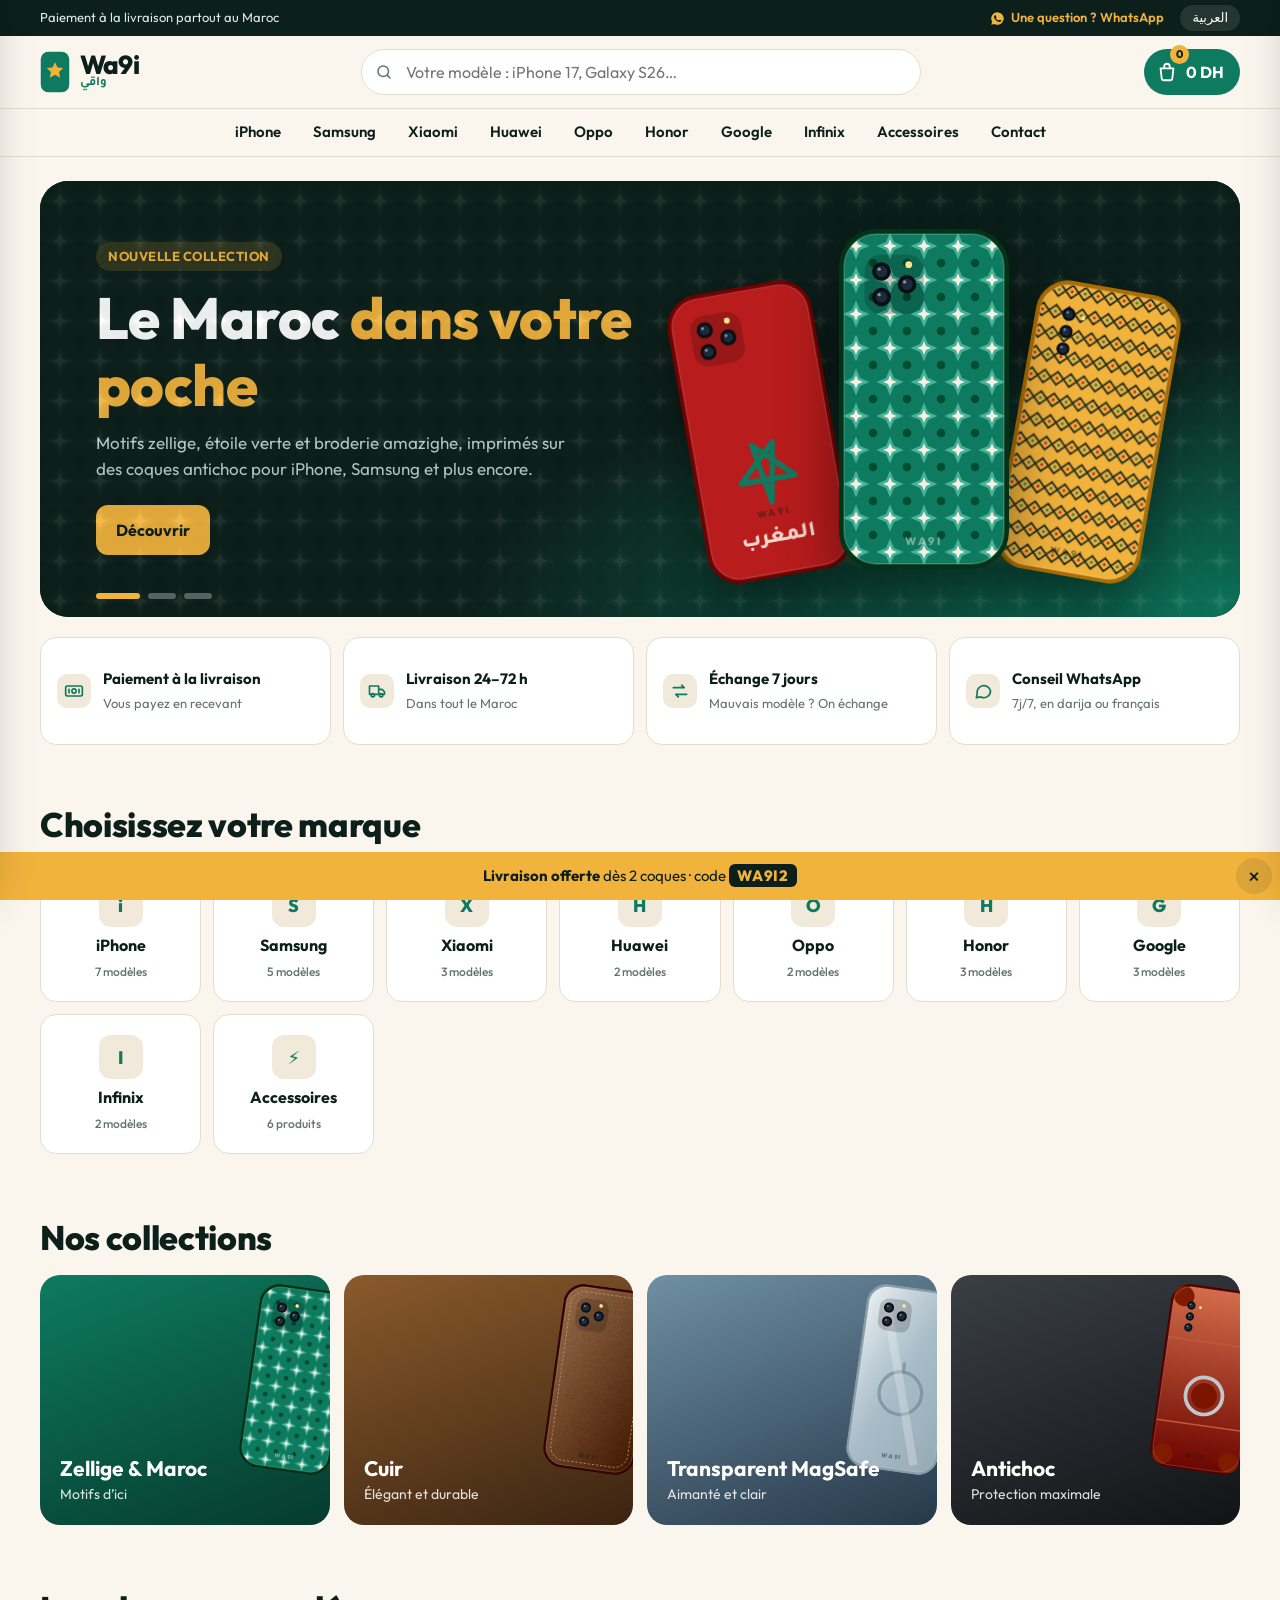
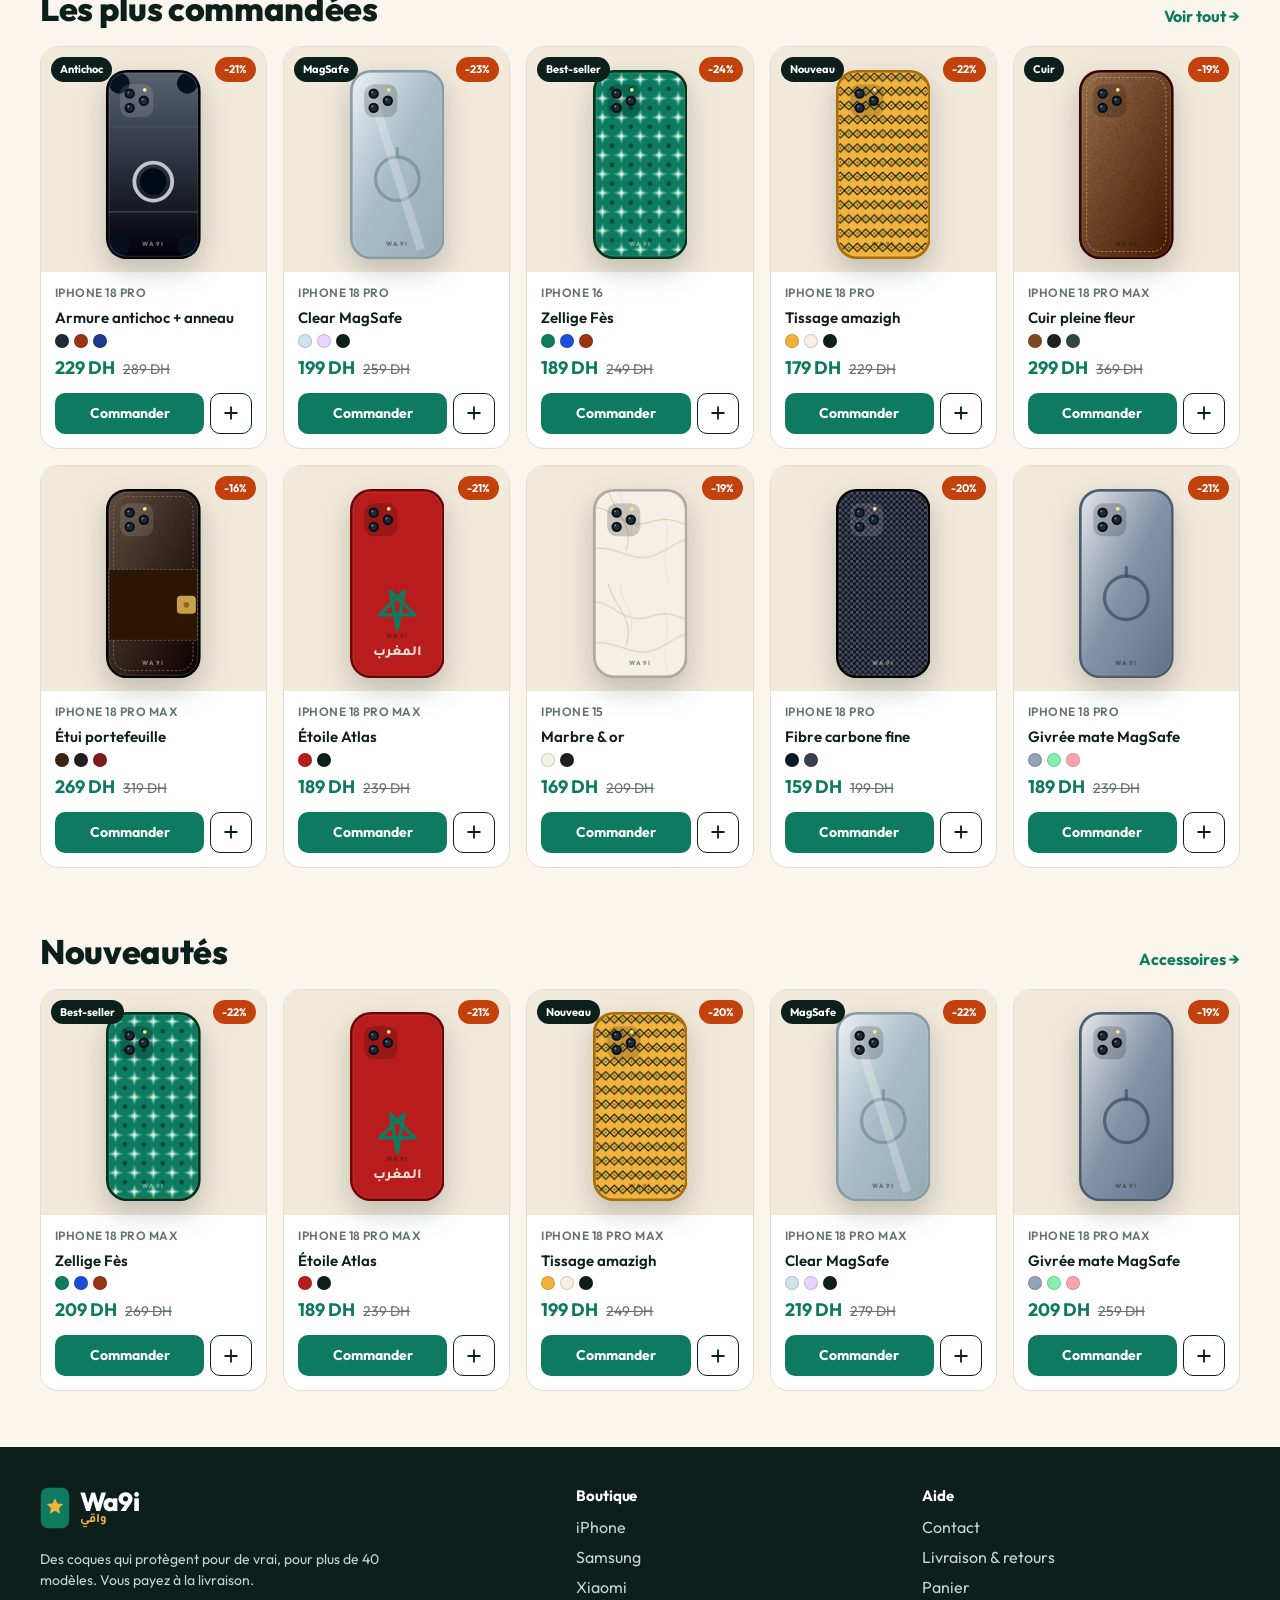
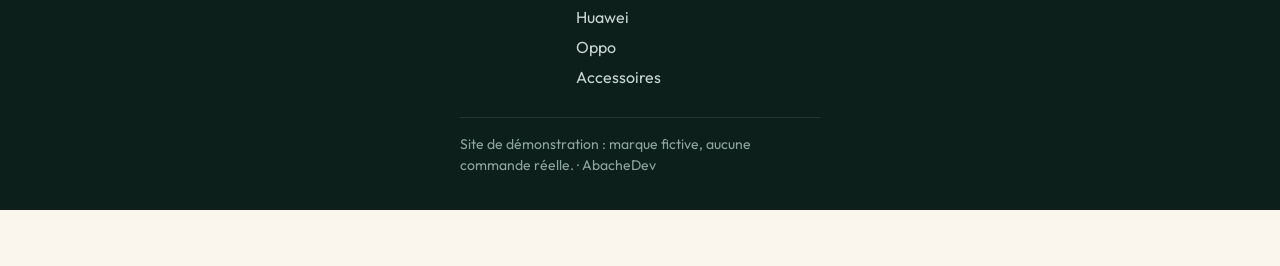
==== index.html @ df8c11ac "Wa9i demo phone-case shop: catalogue by brand and model, COD order form, cart and checkout, FR/AR Co" ====
<!doctype html>
<html lang="fr" dir="ltr">
<head>
  <meta charset="utf-8">
  <meta name="viewport" content="width=device-width, initial-scale=1">
  <title>Wa9i — Coques & accessoires téléphone | Démo AbacheDev</title>
  <meta name="description" content="Démo de boutique en ligne de coques de téléphone, conçue par AbacheDev : catalogue par marque et modèle, commande en paiement à la livraison, FR / AR.">
  <meta name="robots" content="noindex, nofollow">
  <meta name="theme-color" content="#0c1f1a">
  <link rel="icon" href="data:image/svg+xml,%3Csvg xmlns='http://www.w3.org/2000/svg' viewBox='0 0 64 64'%3E%3Crect x='14' y='4' width='36' height='56' rx='10' fill='%230e7a5f'/%3E%3Cpath d='M32 18l4 8 9 1-7 6 2 9-8-5-8 5 2-9-7-6 9-1z' fill='%23f2b33d'/%3E%3C/svg%3E">
  <link rel="preconnect" href="https://fonts.googleapis.com">
  <link rel="preconnect" href="https://fonts.gstatic.com" crossorigin>
  <link rel="stylesheet" href="https://fonts.googleapis.com/css2?family=Outfit:wght@400;500;600;700;800&family=Tajawal:wght@400;500;700;800&display=swap">
  <link rel="stylesheet" href="styles.css">
</head>
<body>
  <a class="skip" href="#main" data-t="skip">Aller au contenu</a>

  <div class="topbar">
    <div class="wrap topbar-in">
      <span data-t="topbar">Paiement à la livraison partout au Maroc</span>
      <a href="https://wa.me/?text=Salam%20Wa9i" target="_blank" rel="noopener" class="topbar-wa">
        <svg viewBox="0 0 24 24" aria-hidden="true"><path d="M12 2a10 10 0 0 0-8.6 15.1L2 22l5-1.3A10 10 0 1 0 12 2zm5.3 14.2c-.2.6-1.3 1.2-1.8 1.2-.5.1-1 .1-3.3-.8-2.8-1.2-4.6-4-4.7-4.2-.1-.2-1.1-1.5-1.1-2.9s.7-2 1-2.3c.3-.3.6-.3.8-.3h.6c.2 0 .4 0 .6.5l.9 2.1c.1.2.1.4 0 .5l-.3.5-.4.4c-.1.1-.3.3-.1.6.2.3.8 1.3 1.7 2.1 1.2 1 2.1 1.3 2.4 1.5.3.1.5.1.6-.1l.9-1c.2-.3.4-.2.6-.1l2 1c.3.1.5.2.5.3.1.1.1.7-.1 1.3z"/></svg>
        <span data-t="topbarWa">Une question ? WhatsApp</span>
      </a>
      <button type="button" class="lang" id="langBtn" aria-label="Changer de langue">العربية</button>
    </div>
  </div>

  <header class="header" id="header">
    <div class="wrap header-in">
      <button type="button" class="icon-btn burger" id="menuBtn" aria-label="Menu" aria-controls="drawer" aria-expanded="false">
        <svg viewBox="0 0 24 24" aria-hidden="true"><path d="M3 6h18M3 12h18M3 18h12"/></svg>
      </button>
      <a href="#/" class="logo" aria-label="Wa9i, accueil">
        <span class="logo-mark" aria-hidden="true">
          <svg viewBox="0 0 40 56"><rect x="1" y="1" width="38" height="54" rx="10"/><path d="M20 15l3.4 6.9 7.6.9-5.6 5.2 1.5 7.5L20 31.8l-6.9 3.7 1.5-7.5L9 22.8l7.6-.9z"/></svg>
        </span>
        <span class="logo-text">Wa9i<small>واقي</small></span>
      </a>
      <form class="search" id="searchForm" role="search">
        <svg viewBox="0 0 24 24" aria-hidden="true"><circle cx="11" cy="11" r="7"/><path d="m20 20-3.5-3.5"/></svg>
        <input type="search" id="searchInput" name="q" autocomplete="off" data-tp="searchPh" placeholder="Votre modèle : iPhone 17, Galaxy S26…" aria-label="Rechercher">
      </form>
      <button type="button" class="cart-btn" id="cartBtn" aria-label="Panier">
        <svg viewBox="0 0 24 24" aria-hidden="true"><path d="M5 8h14l-1.2 11.2a2 2 0 0 1-2 1.8H8.2a2 2 0 0 1-2-1.8z"/><path d="M9 8V6a3 3 0 0 1 6 0v2"/></svg>
        <span class="cart-count" id="cartCount">0</span>
        <span class="cart-total" id="cartTotal">0 DH</span>
      </button>
    </div>
    <nav class="nav" aria-label="Marques">
      <div class="wrap"><ul class="nav-list" id="navList"></ul></div>
    </nav>
  </header>

  <main id="main" tabindex="-1"></main>

  <footer class="footer">
    <div class="wrap footer-in">
      <div>
        <a href="#/" class="logo logo-foot"><span class="logo-mark" aria-hidden="true"><svg viewBox="0 0 40 56"><rect x="1" y="1" width="38" height="54" rx="10"/><path d="M20 15l3.4 6.9 7.6.9-5.6 5.2 1.5 7.5L20 31.8l-6.9 3.7 1.5-7.5L9 22.8l7.6-.9z"/></svg></span><span class="logo-text">Wa9i<small>واقي</small></span></a>
        <p data-t="footAbout">Des coques qui protègent pour de vrai, pour plus de 40 modèles. Vous payez à la livraison.</p>
      </div>
      <div>
        <h3 data-t="footShop">Boutique</h3>
        <ul id="footBrands"></ul>
      </div>
      <div>
        <h3 data-t="footHelp">Aide</h3>
        <ul>
          <li><a href="#/contact" data-t="contact">Contact</a></li>
          <li><a href="#/contact" data-t="footDelivery">Livraison & retours</a></li>
          <li><a href="#/panier" data-t="cart">Panier</a></li>
        </ul>
      </div>
    </div>
    <p class="wrap credit"><span data-t="demo">Site de démonstration : marque fictive, aucune commande réelle.</span> · <a href="https://abachedev.com/">AbacheDev</a></p>
  </footer>

  <div class="promo" id="promo" role="region" aria-label="Offre">
    <p><b data-t="promoA">Livraison offerte</b> <span data-t="promoB">dès 2 coques · code</span> <code>WA9I2</code></p>
    <button type="button" class="promo-x" id="promoClose" aria-label="Fermer">×</button>
  </div>

  <div class="scrim" id="scrim" hidden></div>

  <aside class="drawer drawer-left" id="drawer" aria-label="Menu" aria-hidden="true">
    <div class="drawer-head"><b data-t="menu">Menu</b><button type="button" class="icon-btn" data-close aria-label="Fermer">×</button></div>
    <div class="drawer-body" id="drawerBody"></div>
  </aside>

  <aside class="drawer drawer-right" id="cartDrawer" aria-label="Panier" aria-hidden="true">
    <div class="drawer-head"><b data-t="yourCart">Votre panier</b><button type="button" class="icon-btn" data-close aria-label="Fermer">×</button></div>
    <div class="drawer-body" id="cartDrawerBody"></div>
  </aside>

  <div class="toast" id="toast" role="status" aria-live="polite"></div>

  <script src="app.js"></script>
</body>
</html>
---- styles.css ----
/* Wa9i — demo phone-case shop by AbacheDev. Plain CSS, no build. */
:root {
  --ink: #0c1f1a;
  --ink-2: #2b3d38;
  --muted: #64736e;
  --line: #e4ddcf;
  --bg: #faf6ee;
  --card: #ffffff;
  --sand: #f1e9da;
  --green: #0e7a5f;
  --green-d: #095a46;
  --gold: #f2b33d;
  --gold-d: #c98a12;
  --sale: #c2410c;
  --radius: 18px;
  --shadow: 0 1px 2px rgb(12 31 26 / .06), 0 8px 24px -12px rgb(12 31 26 / .18);
  --font: "Outfit", system-ui, -apple-system, "Segoe UI", sans-serif;
  --font-ar: "Tajawal", "Outfit", system-ui, sans-serif;
}
* { box-sizing: border-box; }
html { -webkit-text-size-adjust: 100%; scroll-behavior: smooth; }
body {
  margin: 0; font-family: var(--font); color: var(--ink); background: var(--bg);
  line-height: 1.5; font-size: 16px; padding-bottom: 56px;
}
[dir="rtl"] body, [dir="rtl"] input, [dir="rtl"] select, [dir="rtl"] textarea, [dir="rtl"] button { font-family: var(--font-ar); }
img, svg { display: block; max-width: 100%; }
a { color: inherit; }
button, input, select, textarea { font: inherit; color: inherit; }
button { cursor: pointer; }
.wrap { width: min(1200px, 100% - 32px); margin-inline: auto; }
.skip { position: absolute; inset-inline-start: -999px; top: 8px; background: var(--ink); color: #fff; padding: 8px 12px; border-radius: 8px; z-index: 100; }
.skip:focus { inset-inline-start: 8px; }
:focus-visible { outline: 3px solid var(--gold); outline-offset: 2px; }
h1, h2, h3 { line-height: 1.15; margin: 0; letter-spacing: -.01em; }

/* Top bar */
.topbar { background: var(--ink); color: #dfe9e5; font-size: 13px; }
.topbar-in { display: flex; align-items: center; gap: 16px; min-height: 36px; }
.topbar-in > span { flex: 1; }
.topbar-wa { display: inline-flex; align-items: center; gap: 6px; text-decoration: none; color: var(--gold); font-weight: 600; }
.topbar-wa svg { width: 15px; height: 15px; fill: currentColor; }
.lang { background: rgb(255 255 255 / .1); border: 0; color: #fff; border-radius: 999px; padding: 3px 12px; font-size: 13px; }
.lang:hover { background: rgb(255 255 255 / .2); }

/* Header */
.header { position: sticky; top: 0; z-index: 40; background: rgb(250 246 238 / .92); backdrop-filter: saturate(1.4) blur(12px); border-bottom: 1px solid var(--line); }
.header-in { display: flex; align-items: center; gap: 16px; min-height: 72px; }
.icon-btn { display: grid; place-items: center; width: 42px; height: 42px; border-radius: 12px; border: 1px solid var(--line); background: var(--card); font-size: 24px; line-height: 1; flex: none; }
.icon-btn svg { width: 22px; height: 22px; fill: none; stroke: currentColor; stroke-width: 2; stroke-linecap: round; }
.burger { display: none; }
.logo { display: inline-flex; align-items: center; gap: 10px; text-decoration: none; flex: none; }
.logo-mark svg { width: 30px; height: 42px; }
.logo-mark rect { fill: var(--green); }
.logo-mark path { fill: var(--gold); }
.logo-text { font-weight: 800; font-size: 26px; letter-spacing: -.03em; display: flex; flex-direction: column; line-height: .95; }
.logo-text small { font-family: var(--font-ar); font-weight: 700; font-size: 13px; color: var(--green); letter-spacing: 0; }
.search { flex: 1; position: relative; max-width: 560px; margin-inline: auto; }
.search svg { position: absolute; inset-inline-start: 14px; top: 50%; translate: 0 -50%; width: 18px; height: 18px; fill: none; stroke: var(--muted); stroke-width: 2; stroke-linecap: round; }
.search input { width: 100%; height: 46px; border-radius: 999px; border: 1px solid var(--line); background: var(--card); padding-inline: 44px 16px; }
.search input:focus { border-color: var(--green); outline: none; box-shadow: 0 0 0 4px rgb(14 122 95 / .12); }
.cart-btn { display: flex; align-items: center; gap: 8px; border: 0; background: var(--green); color: #fff; height: 46px; padding: 0 16px 0 12px; border-radius: 999px; position: relative; font-weight: 700; flex: none; }
.cart-btn:hover { background: var(--green-d); }
.cart-btn svg { width: 22px; height: 22px; fill: none; stroke: currentColor; stroke-width: 2; stroke-linejoin: round; }
.cart-count { position: absolute; top: -4px; inset-inline-start: 26px; background: var(--gold); color: var(--ink); font-size: 11px; font-weight: 800; min-width: 19px; height: 19px; border-radius: 999px; display: grid; place-items: center; padding: 0 4px; }
.cart-count.bump { animation: bump .4s; }
@keyframes bump { 50% { transform: scale(1.4); } }

/* Nav */
.nav { border-top: 1px solid var(--line); }
.nav-list { list-style: none; margin: 0; padding: 0; display: flex; gap: 4px; justify-content: center; flex-wrap: wrap; }
.nav-item { position: relative; }
.nav-link { display: block; padding: 12px 14px; text-decoration: none; font-weight: 600; font-size: 15px; border-radius: 10px; }
.nav-link:hover, .nav-item:focus-within > .nav-link { color: var(--green); }
.nav-link.active { color: var(--green); box-shadow: inset 0 -3px 0 var(--gold); border-radius: 0; }
.mega { position: absolute; top: 100%; inset-inline-start: 50%; translate: -50% 0; min-width: 230px; background: var(--card); border: 1px solid var(--line); border-radius: 14px; box-shadow: var(--shadow); padding: 8px; opacity: 0; visibility: hidden; transform: translateY(6px); transition: .18s; }
[dir="rtl"] .mega { translate: 50% 0; }
.nav-item:hover .mega, .nav-item:focus-within .mega { opacity: 1; visibility: visible; transform: none; }
.mega a { display: block; padding: 8px 12px; border-radius: 8px; text-decoration: none; font-size: 14px; }
.mega a:hover { background: var(--sand); }
.mega .all { font-weight: 700; color: var(--green); }

/* Buttons */
.btn { display: inline-flex; align-items: center; justify-content: center; gap: 8px; border: 0; border-radius: 12px; padding: 13px 20px; font-weight: 700; text-decoration: none; transition: .15s; }
.btn-primary { background: var(--green); color: #fff; }
.btn-primary:hover { background: var(--green-d); }
.btn-gold { background: var(--gold); color: var(--ink); }
.btn-gold:hover { background: #ffc552; }
.btn-ghost { background: transparent; border: 1.5px solid var(--ink); color: var(--ink); }
.btn-ghost:hover { background: var(--ink); color: #fff; }
.btn-block { width: 100%; }
.btn:disabled { opacity: .6; cursor: progress; }

/* Hero slider */
.hero { padding: 24px 0 8px; }
.slider { position: relative; border-radius: 28px; overflow: hidden; background: var(--ink); color: #fff; min-height: 420px; }
.slide { position: absolute; inset: 0; display: grid; grid-template-columns: 1.05fr 1fr; align-items: center; gap: 24px; padding: 48px 56px; opacity: 0; visibility: hidden; transition: opacity .6s; }
.slide.on { opacity: 1; visibility: visible; position: relative; }
.slide-kicker { display: inline-block; background: rgb(242 179 61 / .16); color: var(--gold); font-weight: 700; font-size: 13px; padding: 5px 12px; border-radius: 999px; letter-spacing: .04em; text-transform: uppercase; }
.slide h1, .slide h2 { font-size: clamp(32px, 4.6vw, 58px); margin: 14px 0 12px; font-weight: 800; }
.slide h1 em, .slide h2 em { font-style: normal; color: var(--gold); }
.slide p { color: #bfd2cb; max-width: 44ch; margin: 0 0 24px; font-size: 17px; }
.slide-art { position: relative; height: 340px; display: flex; align-items: end; justify-content: center; gap: 8px; }
.slide-art svg { height: 86%; width: auto; filter: drop-shadow(0 24px 30px rgb(0 0 0 / .45)); transition: transform .4s; }
.slide-art svg:nth-child(1) { transform: rotate(-10deg) translateY(10px); }
.slide-art svg:nth-child(2) { height: 100%; z-index: 1; }
.slide-art svg:nth-child(3) { transform: rotate(10deg) translateY(10px); }
.slide-art::before { content: ""; position: absolute; inset: auto 10% 0; height: 46px; border-radius: 50%; background: radial-gradient(closest-side, rgb(242 179 61 / .35), transparent); }
.slide.s2 { background: radial-gradient(120% 120% at 100% 0, #13705a, #0c1f1a 60%); }
.slide.s3 { background: radial-gradient(120% 120% at 0 100%, #6b3b12, #1c140c 60%); }
.slide.s1 { background: radial-gradient(120% 120% at 100% 100%, #0e7a5f 0, #0c1f1a 55%); }
.zellige-bg { position: absolute; inset: 0; opacity: .08; pointer-events: none; }
.dots { position: absolute; bottom: 18px; inset-inline-start: 56px; display: flex; gap: 8px; z-index: 2; }
.dots button { width: 28px; height: 6px; border-radius: 99px; border: 0; background: rgb(255 255 255 / .3); padding: 0; }
.dots button[aria-current="true"] { background: var(--gold); width: 44px; }

/* Trust */
.trust { display: grid; grid-template-columns: repeat(4, 1fr); gap: 12px; padding: 20px 0; }
.trust div { display: flex; gap: 12px; align-items: center; background: var(--card); border: 1px solid var(--line); border-radius: 16px; padding: 14px 16px; }
.trust svg { width: 34px; height: 34px; flex: none; padding: 7px; border-radius: 10px; background: var(--sand); fill: none; stroke: var(--green); stroke-width: 2; stroke-linecap: round; stroke-linejoin: round; }
.trust b { display: block; font-size: 15px; }
.trust span { font-size: 13px; color: var(--muted); }

/* Sections */
.section { padding: 32px 0; }
.sec-head { display: flex; align-items: end; justify-content: space-between; gap: 16px; margin-bottom: 18px; }
.sec-head h2 { font-size: clamp(24px, 3vw, 34px); font-weight: 800; }
.sec-head a { font-weight: 700; color: var(--green); text-decoration: none; white-space: nowrap; }
.brands { display: grid; grid-template-columns: repeat(auto-fill, minmax(140px, 1fr)); gap: 12px; }
.brand-tile { display: flex; flex-direction: column; align-items: center; gap: 6px; padding: 20px 10px; border-radius: 16px; background: var(--card); border: 1px solid var(--line); text-decoration: none; font-weight: 700; transition: .2s; }
.brand-tile:hover { border-color: var(--green); transform: translateY(-3px); box-shadow: var(--shadow); }
.brand-tile .bt-ic { width: 44px; height: 44px; border-radius: 12px; display: grid; place-items: center; background: var(--sand); color: var(--green); font-size: 18px; font-weight: 800; }
.brand-tile small { color: var(--muted); font-weight: 500; font-size: 12px; }
.collections { display: grid; grid-template-columns: repeat(4, 1fr); gap: 14px; }
.coll { position: relative; border-radius: 20px; overflow: hidden; min-height: 250px; padding: 20px; display: flex; flex-direction: column; justify-content: end; text-decoration: none; color: #fff; isolation: isolate; }
.coll svg { position: absolute; inset-inline-end: -12px; top: 12px; height: 74%; width: auto; z-index: -1; transform: rotate(8deg); transition: .3s; }
.coll:hover svg { transform: rotate(2deg) scale(1.04); }
.coll b { font-size: 21px; }
.coll span { font-size: 14px; opacity: .85; }
.coll-zellige { background: linear-gradient(160deg, #0e7a5f, #063b2e); }
.coll-cuir { background: linear-gradient(160deg, #8a5a2b, #3b2412); }
.coll-clear { background: linear-gradient(160deg, #6f8fa3, #26394a); }
.coll-armor { background: linear-gradient(160deg, #3a3f44, #111417); }

/* Product grid */
.grid { display: grid; grid-template-columns: repeat(5, 1fr); gap: 16px; }
.cat .grid { grid-template-columns: repeat(4, 1fr); }
@media (max-width: 1200px) { .grid, .cat .grid { grid-template-columns: repeat(auto-fill, minmax(200px, 1fr)); } }
.card { background: var(--card); border: 1px solid var(--line); border-radius: var(--radius); overflow: hidden; display: flex; flex-direction: column; transition: .2s; }
.card:hover { box-shadow: var(--shadow); border-color: #d6cdb9; }
.card-img { position: relative; display: block; aspect-ratio: 1; background: var(--sand); }
.card-img svg { position: absolute; inset: 10% 0 6%; margin: auto; height: 84%; width: auto; transition: transform .35s; filter: drop-shadow(0 12px 14px rgb(12 31 26 / .22)); }
.card:hover .card-img svg { transform: translateY(-4px) rotate(-3deg); }
.badge { position: absolute; top: 10px; inset-inline-start: 10px; background: var(--ink); color: #fff; font-size: 11px; font-weight: 700; padding: 4px 9px; border-radius: 999px; z-index: 1; }
.badge.off { inset-inline-start: auto; inset-inline-end: 10px; background: var(--sale); }
.card-body { padding: 12px 14px 14px; display: flex; flex-direction: column; gap: 6px; flex: 1; }
.card-model { font-size: 12px; color: var(--muted); font-weight: 600; text-transform: uppercase; letter-spacing: .04em; }
.card-title { font-weight: 600; font-size: 15px; text-decoration: none; line-height: 1.3; }
.card-title:hover { color: var(--green); }
.swatches { display: flex; gap: 5px; }
.swatches i { width: 14px; height: 14px; border-radius: 50%; border: 1px solid rgb(0 0 0 / .15); }
.price { display: flex; align-items: baseline; gap: 8px; flex-wrap: wrap; margin-top: auto; }
.price b { font-size: 18px; color: var(--green); }
.price s { color: var(--muted); font-size: 14px; }
.card-actions { display: grid; grid-template-columns: 1fr auto; gap: 6px; margin-top: 6px; }
.card-actions .btn { padding: 10px 12px; font-size: 14px; border-radius: 10px; }
.add-ic { width: 42px; padding: 0 !important; }
.add-ic svg { width: 20px; height: 20px; fill: none; stroke: currentColor; stroke-width: 2.2; stroke-linecap: round; }

/* Catalogue */
.crumbs { display: flex; gap: 6px; flex-wrap: wrap; font-size: 14px; color: var(--muted); padding: 18px 0 4px; }
.crumbs a { text-decoration: none; }
.crumbs a:hover { color: var(--green); }
.page-title { font-size: clamp(26px, 3.4vw, 40px); font-weight: 800; margin: 6px 0 4px; }
.cat { display: grid; grid-template-columns: 250px 1fr; gap: 28px; padding: 16px 0 40px; align-items: start; }
.side { position: sticky; top: 140px; background: var(--card); border: 1px solid var(--line); border-radius: var(--radius); padding: 10px; }
.side h3 { font-size: 13px; text-transform: uppercase; letter-spacing: .06em; color: var(--muted); padding: 8px 10px; }
.side details { border-radius: 10px; }
.side summary { list-style: none; display: flex; justify-content: space-between; align-items: center; padding: 9px 10px; border-radius: 10px; cursor: pointer; font-weight: 600; }
.side summary::-webkit-details-marker { display: none; }
.side summary::after { content: ""; width: 7px; height: 7px; border-right: 2px solid var(--muted); border-bottom: 2px solid var(--muted); rotate: 45deg; transition: .2s; }
.side details[open] summary::after { rotate: -135deg; }
.side summary:hover, .side a:hover { background: var(--sand); }
.side summary.cur { color: var(--green); }
.side a { display: block; padding: 7px 10px 7px 22px; border-radius: 8px; text-decoration: none; font-size: 14px; color: var(--ink-2); }
[dir="rtl"] .side a { padding: 7px 22px 7px 10px; }
.side a.cur { color: var(--green); font-weight: 700; background: rgb(14 122 95 / .08); }
.toolbar { display: flex; justify-content: space-between; align-items: center; gap: 12px; margin-bottom: 14px; flex-wrap: wrap; }
.toolbar p { margin: 0; color: var(--muted); font-size: 14px; }
.select { height: 42px; border-radius: 10px; border: 1px solid var(--line); background: var(--card); padding: 0 12px; }
.chips { display: flex; gap: 8px; flex-wrap: wrap; margin-bottom: 14px; }
.chip { border: 1px solid var(--line); background: var(--card); border-radius: 999px; padding: 6px 14px; font-size: 14px; text-decoration: none; font-weight: 600; }
.chip.cur, .chip:hover { background: var(--ink); color: #fff; border-color: var(--ink); }
.empty { text-align: center; padding: 48px 16px; background: var(--card); border: 1px dashed var(--line); border-radius: var(--radius); }
.empty p { color: var(--muted); }
.more { display: flex; justify-content: center; margin-top: 22px; }

/* Product page */
.pdp { display: grid; grid-template-columns: 1.05fr 1fr; gap: 36px; padding: 12px 0 40px; align-items: start; }
.gallery { position: sticky; top: 140px; }
.g-main { position: relative; aspect-ratio: 1; border-radius: 24px; background: radial-gradient(circle at 50% 40%, #fff, var(--sand) 70%); border: 1px solid var(--line); display: grid; place-items: center; overflow: hidden; }
.g-main svg { height: 82%; width: auto; filter: drop-shadow(0 26px 26px rgb(12 31 26 / .25)); transition: transform .4s; }
.g-main.side-v svg { transform: rotateY(25deg) rotate(-6deg); }
.g-thumbs { display: flex; gap: 10px; margin-top: 12px; }
.g-thumbs button { width: 74px; height: 74px; border-radius: 14px; border: 2px solid transparent; background: var(--sand); display: grid; place-items: center; padding: 6px; }
.g-thumbs button[aria-pressed="true"] { border-color: var(--green); }
.g-thumbs svg { height: 100%; width: auto; }
.pdp-info h1 { font-size: clamp(24px, 2.8vw, 34px); font-weight: 800; margin: 6px 0 10px; }
.rating { display: flex; align-items: center; gap: 8px; font-size: 14px; color: var(--muted); }
.stars { color: var(--gold-d); letter-spacing: 2px; }
.pdp-price { display: flex; align-items: center; gap: 12px; margin: 14px 0; flex-wrap: wrap; }
.pdp-price b { font-size: 34px; color: var(--green); font-weight: 800; }
.pdp-price s { color: var(--muted); font-size: 18px; }
.save { background: rgb(194 65 12 / .1); color: var(--sale); font-weight: 700; font-size: 13px; padding: 4px 10px; border-radius: 999px; }
.opt-label { font-weight: 700; font-size: 14px; margin: 16px 0 8px; }
.opt-label span { font-weight: 500; color: var(--muted); }
.colors { display: flex; gap: 10px; flex-wrap: wrap; }
.colors button { width: 38px; height: 38px; border-radius: 50%; border: 3px solid var(--card); box-shadow: 0 0 0 1px var(--line); }
.colors button[aria-pressed="true"] { box-shadow: 0 0 0 2px var(--green); }
.models { display: flex; gap: 8px; flex-wrap: wrap; }
.models a { padding: 8px 12px; border-radius: 10px; border: 1px solid var(--line); background: var(--card); text-decoration: none; font-size: 14px; font-weight: 600; }
.models a[aria-current="page"] { border-color: var(--green); color: var(--green); background: rgb(14 122 95 / .06); }
.stock { display: flex; align-items: center; gap: 8px; font-size: 14px; font-weight: 600; color: var(--green); margin: 16px 0 0; }
.stock::before { content: ""; width: 8px; height: 8px; border-radius: 50%; background: currentColor; box-shadow: 0 0 0 4px rgb(14 122 95 / .15); }
.buy-row { display: flex; gap: 10px; margin-top: 16px; }
.qty { display: flex; align-items: center; border: 1px solid var(--line); border-radius: 12px; background: var(--card); }
.qty button { width: 40px; height: 48px; border: 0; background: none; font-size: 20px; }
.qty input { width: 40px; text-align: center; border: 0; background: none; font-weight: 700; -moz-appearance: textfield; }
.qty input::-webkit-inner-spin-button { -webkit-appearance: none; }
.buy-row .btn { flex: 1; }

/* COD order box */
.cod { margin-top: 20px; border-radius: 22px; background: var(--ink); color: #fff; padding: 22px; position: relative; overflow: hidden; }
.cod::after { content: ""; position: absolute; width: 180px; height: 180px; inset-inline-end: -60px; top: -60px; border-radius: 50%; background: radial-gradient(closest-side, rgb(242 179 61 / .35), transparent); pointer-events: none; }
.cod h2 { font-size: 21px; display: flex; align-items: center; gap: 10px; }
.cod h2 svg { width: 26px; height: 26px; fill: none; stroke: var(--gold); stroke-width: 2; stroke-linecap: round; stroke-linejoin: round; }
.cod > p { color: #b9ccc5; font-size: 14px; margin: 6px 0 16px; }
.fields { display: grid; grid-template-columns: 1fr 1fr; gap: 10px; }
.field { display: flex; flex-direction: column; gap: 4px; }
.field.full { grid-column: 1 / -1; }
.field label { font-size: 13px; font-weight: 600; color: inherit; opacity: .85; }
.field input, .field select, .field textarea { height: 48px; border-radius: 12px; border: 1.5px solid transparent; background: #fff; color: var(--ink); padding: 0 14px; width: 100%; }
.field textarea { height: 84px; padding: 12px 14px; resize: vertical; }
.light .field input, .light .field select, .light .field textarea { border-color: var(--line); }
.field input:focus, .field select:focus, .field textarea:focus { outline: none; border-color: var(--gold); box-shadow: 0 0 0 4px rgb(242 179 61 / .25); }
.field .err { font-size: 12px; color: #ffb4a0; min-height: 0; }
.light .field .err { color: var(--sale); }
.field.bad input, .field.bad select { border-color: #ff8a65; }
.cod-sum { display: flex; justify-content: space-between; align-items: center; margin: 14px 0 12px; padding-top: 12px; border-top: 1px dashed rgb(255 255 255 / .2); font-size: 15px; }
.cod-sum b { font-size: 22px; color: var(--gold); }
.cod-note { display: flex; gap: 14px; flex-wrap: wrap; font-size: 13px; color: #b9ccc5; margin-top: 12px; }
.cod-note span::before { content: "✓ "; color: var(--gold); font-weight: 800; }
.acc { margin-top: 22px; border-top: 1px solid var(--line); }
.acc details { border-bottom: 1px solid var(--line); }
.acc summary { padding: 14px 0; font-weight: 700; cursor: pointer; list-style: none; display: flex; justify-content: space-between; }
.acc summary::-webkit-details-marker { display: none; }
.acc summary::after { content: "+"; font-size: 20px; line-height: 1; color: var(--green); }
.acc details[open] summary::after { content: "−"; }
.acc ul, .acc p { margin: 0 0 14px; color: var(--ink-2); font-size: 15px; }

/* Cart page */
.cart-page { display: grid; grid-template-columns: 1fr 360px; gap: 28px; padding: 16px 0 40px; align-items: start; }
.lines { background: var(--card); border: 1px solid var(--line); border-radius: var(--radius); }
.line { display: grid; grid-template-columns: 84px 1fr auto auto; gap: 14px; align-items: center; padding: 14px; border-bottom: 1px solid var(--line); }
.line:last-child { border-bottom: 0; }
.line-img { width: 84px; height: 84px; border-radius: 14px; background: var(--sand); display: grid; place-items: center; padding: 8px; }
.line-img svg { height: 100%; width: auto; }
.line-t { font-weight: 600; text-decoration: none; line-height: 1.3; }
.line-t small { display: block; color: var(--muted); font-weight: 500; font-size: 13px; margin-top: 2px; }
.line-p { font-weight: 800; color: var(--green); min-width: 76px; text-align: end; }
.line .qty button { height: 36px; width: 32px; }
.line .qty input { width: 30px; }
.rm { border: 0; background: none; color: var(--muted); font-size: 13px; text-decoration: underline; padding: 0; margin-top: 4px; }
.rm:hover { color: var(--sale); }
.totals { background: var(--card); border: 1px solid var(--line); border-radius: var(--radius); padding: 20px; position: sticky; top: 140px; }
.totals h2 { font-size: 20px; margin-bottom: 12px; }
.trow { display: flex; justify-content: space-between; padding: 8px 0; font-size: 15px; }
.trow.total { border-top: 1px solid var(--line); margin-top: 6px; padding-top: 14px; font-size: 18px; font-weight: 800; }
.trow.total span:last-child { color: var(--green); }
.free { color: var(--green); font-weight: 700; }
.coupon { display: flex; gap: 8px; margin: 12px 0; }
.coupon input { flex: 1; height: 44px; border-radius: 10px; border: 1px solid var(--line); padding: 0 12px; text-transform: uppercase; background: var(--bg); }
.coupon .btn { padding: 0 14px; }
.progress { margin: 6px 0 12px; font-size: 13px; color: var(--ink-2); }
.bar { height: 8px; border-radius: 99px; background: var(--sand); overflow: hidden; margin-top: 6px; }
.bar i { display: block; height: 100%; background: linear-gradient(90deg, var(--green), var(--gold)); border-radius: inherit; transition: width .4s; }
.checkout { background: var(--card); border: 1px solid var(--line); border-radius: var(--radius); padding: 22px; }
.checkout h2 { font-size: 22px; margin-bottom: 4px; }
.checkout > p { color: var(--muted); margin: 0 0 16px; }
.pay { display: flex; gap: 12px; align-items: center; padding: 14px; border-radius: 14px; border: 2px solid var(--green); background: rgb(14 122 95 / .05); margin: 16px 0; }
.pay svg { width: 30px; height: 30px; fill: none; stroke: var(--green); stroke-width: 2; flex: none; }
.pay span { font-size: 13px; color: var(--muted); display: block; }

/* Drawer */
.scrim { position: fixed; inset: 0; background: rgb(12 31 26 / .45); z-index: 60; backdrop-filter: blur(2px); }
.drawer { position: fixed; top: 0; bottom: 0; width: min(400px, 92vw); background: var(--bg); z-index: 70; display: flex; flex-direction: column; transition: transform .3s cubic-bezier(.2, .8, .2, 1); box-shadow: 0 0 40px rgb(0 0 0 / .2); }
.drawer-left { inset-inline-start: 0; transform: translateX(-102%); }
.drawer-right { inset-inline-end: 0; transform: translateX(102%); }
[dir="rtl"] .drawer-left { transform: translateX(102%); }
[dir="rtl"] .drawer-right { transform: translateX(-102%); }
.drawer.open { transform: none !important; }
.drawer-head { display: flex; justify-content: space-between; align-items: center; padding: 14px 16px; border-bottom: 1px solid var(--line); font-size: 18px; }
.drawer-body { flex: 1; overflow-y: auto; padding: 16px; }
.dm-brand { border-bottom: 1px solid var(--line); }
.dm-brand summary { padding: 14px 4px; font-weight: 700; cursor: pointer; list-style: none; display: flex; justify-content: space-between; }
.dm-brand summary::-webkit-details-marker { display: none; }
.dm-brand summary::after { content: "+"; color: var(--green); font-size: 20px; line-height: 1; }
.dm-brand[open] summary::after { content: "−"; }
.dm-brand a { display: block; padding: 8px 14px; text-decoration: none; color: var(--ink-2); }
.dm-link { display: block; padding: 14px 4px; font-weight: 700; text-decoration: none; border-bottom: 1px solid var(--line); }
.mini { display: grid; grid-template-columns: 64px 1fr auto; gap: 12px; align-items: center; padding: 10px 0; border-bottom: 1px solid var(--line); }
.mini .line-img { width: 64px; height: 64px; padding: 6px; }
.mini-t { font-size: 14px; font-weight: 600; line-height: 1.3; }
.mini-t small { display: block; color: var(--muted); font-weight: 500; }
.mini-p { font-weight: 800; color: var(--green); font-size: 14px; }
.drawer-foot { border-top: 1px solid var(--line); padding: 16px; display: grid; gap: 8px; background: var(--card); }
.drawer-foot .trow { padding: 0 0 6px; font-weight: 700; }

/* Promo bar */
.promo { position: fixed; bottom: 0; inset-inline: 0; z-index: 50; background: var(--gold); color: var(--ink); display: flex; align-items: center; justify-content: center; gap: 12px; min-height: 48px; padding: 6px 56px; text-align: center; font-size: 15px; }
.promo p { margin: 0; }
.promo code { background: var(--ink); color: var(--gold); padding: 2px 8px; border-radius: 6px; font-weight: 800; font-family: inherit; letter-spacing: .05em; }
.promo-x { position: absolute; inset-inline-end: 8px; width: 36px; height: 36px; border: 0; border-radius: 50%; background: rgb(12 31 26 / .1); font-size: 22px; line-height: 1; }
body.no-promo { padding-bottom: 0; }
body.no-promo .promo { display: none; }

/* Toast */
.toast { position: fixed; bottom: 70px; left: 50%; translate: -50% 20px; background: var(--ink); color: #fff; padding: 12px 18px; border-radius: 12px; font-weight: 600; z-index: 90; opacity: 0; pointer-events: none; transition: .25s; box-shadow: var(--shadow); max-width: calc(100% - 32px); }
.toast.show { opacity: 1; translate: -50% 0; }

/* Success */
.done { max-width: 560px; margin: 40px auto; text-align: center; background: var(--card); border: 1px solid var(--line); border-radius: 24px; padding: 36px 24px; }
.done .tick { width: 72px; height: 72px; margin: 0 auto 16px; border-radius: 50%; background: rgb(14 122 95 / .12); display: grid; place-items: center; }
.done .tick svg { width: 36px; fill: none; stroke: var(--green); stroke-width: 3; stroke-linecap: round; stroke-linejoin: round; }
.done h1 { font-size: 28px; margin-bottom: 8px; }
.done p { color: var(--muted); }
.done .ref { font-weight: 800; color: var(--ink); background: var(--sand); padding: 2px 10px; border-radius: 8px; }
.done .actions { display: flex; gap: 10px; justify-content: center; flex-wrap: wrap; margin-top: 20px; }

/* Contact */
.contact { display: grid; grid-template-columns: 1fr 1fr; gap: 24px; padding: 16px 0 40px; }
.contact .box { background: var(--card); border: 1px solid var(--line); border-radius: var(--radius); padding: 22px; }
.contact h2 { font-size: 20px; margin-bottom: 10px; }
.contact dl { margin: 0; display: grid; gap: 12px; }
.contact dt { font-weight: 700; }
.contact dd { margin: 0; color: var(--ink-2); }

/* Footer */
.footer { background: var(--ink); color: #c7d6d0; margin-top: 24px; padding: 40px 0 20px; }
.footer-in { display: grid; grid-template-columns: 1.6fr 1fr 1fr; gap: 28px; }
.footer h3 { color: #fff; font-size: 15px; margin-bottom: 10px; }
.footer ul { list-style: none; padding: 0; margin: 0; display: grid; gap: 6px; }
.footer a { text-decoration: none; }
.footer a:hover { color: var(--gold); }
.footer p { max-width: 40ch; font-size: 14px; }
.logo-foot .logo-text { color: #fff; }
.logo-foot .logo-text small { color: var(--gold); }
.credit { border-top: 1px solid rgb(255 255 255 / .1); margin-top: 28px; padding-top: 16px; font-size: 13px; color: #8ea59d; }

/* Responsive */
@media (max-width: 1000px) {
  .collections { grid-template-columns: repeat(2, 1fr); }
  .trust { grid-template-columns: repeat(2, 1fr); }
  .cat { grid-template-columns: 1fr; }
  .side { display: none; }
  .pdp, .cart-page { grid-template-columns: 1fr; }
  .gallery, .totals { position: static; }
}
@media (max-width: 820px) {
  .nav { display: none; }
  .burger { display: grid; }
  .header-in { flex-wrap: wrap; gap: 10px; min-height: 0; padding: 10px 0; }
  .logo { margin-inline-end: auto; }
  .search { order: 3; flex-basis: 100%; max-width: none; }
  .cart-total { display: none; }
  .cart-btn { padding: 0 12px; }
  .side { top: 120px; }
  .slide { grid-template-columns: 1fr; padding: 28px 22px 50px; text-align: center; }
  .slide p { margin-inline: auto; }
  .slide-art { height: 210px; order: -1; }
  .dots { inset-inline-start: 50%; translate: -50% 0; }
  [dir="rtl"] .dots { translate: 50% 0; }
  .footer-in { grid-template-columns: 1fr 1fr; }
  .footer-in > div:first-child { grid-column: 1 / -1; }
  .contact { grid-template-columns: 1fr; }
  .topbar-in > span { display: none; }
  .topbar-in { justify-content: space-between; }
}
@media (max-width: 560px) {
  .grid { grid-template-columns: repeat(2, 1fr); gap: 10px; }
  .card-body { padding: 10px; }
  .card-title { font-size: 14px; }
  .price b { font-size: 16px; }
  .card-actions { grid-template-columns: 1fr; }
  .card-actions .add-ic { display: none; }
  .trust { grid-template-columns: 1fr; }
  .collections { grid-template-columns: 1fr 1fr; gap: 10px; }
  .coll { min-height: 190px; padding: 14px; }
  .coll b { font-size: 17px; }
  .fields { grid-template-columns: 1fr; }
  .line { grid-template-columns: 64px 1fr auto; }
  .line .line-img { width: 64px; height: 64px; }
  .line .line-p { grid-column: 2 / -1; text-align: start; }
  .promo { font-size: 13px; padding-inline: 12px 52px; }
  .logo-text { font-size: 22px; }
}
@media (prefers-reduced-motion: reduce) {
  *, *::before, *::after { animation: none !important; transition: none !important; scroll-behavior: auto !important; }
}
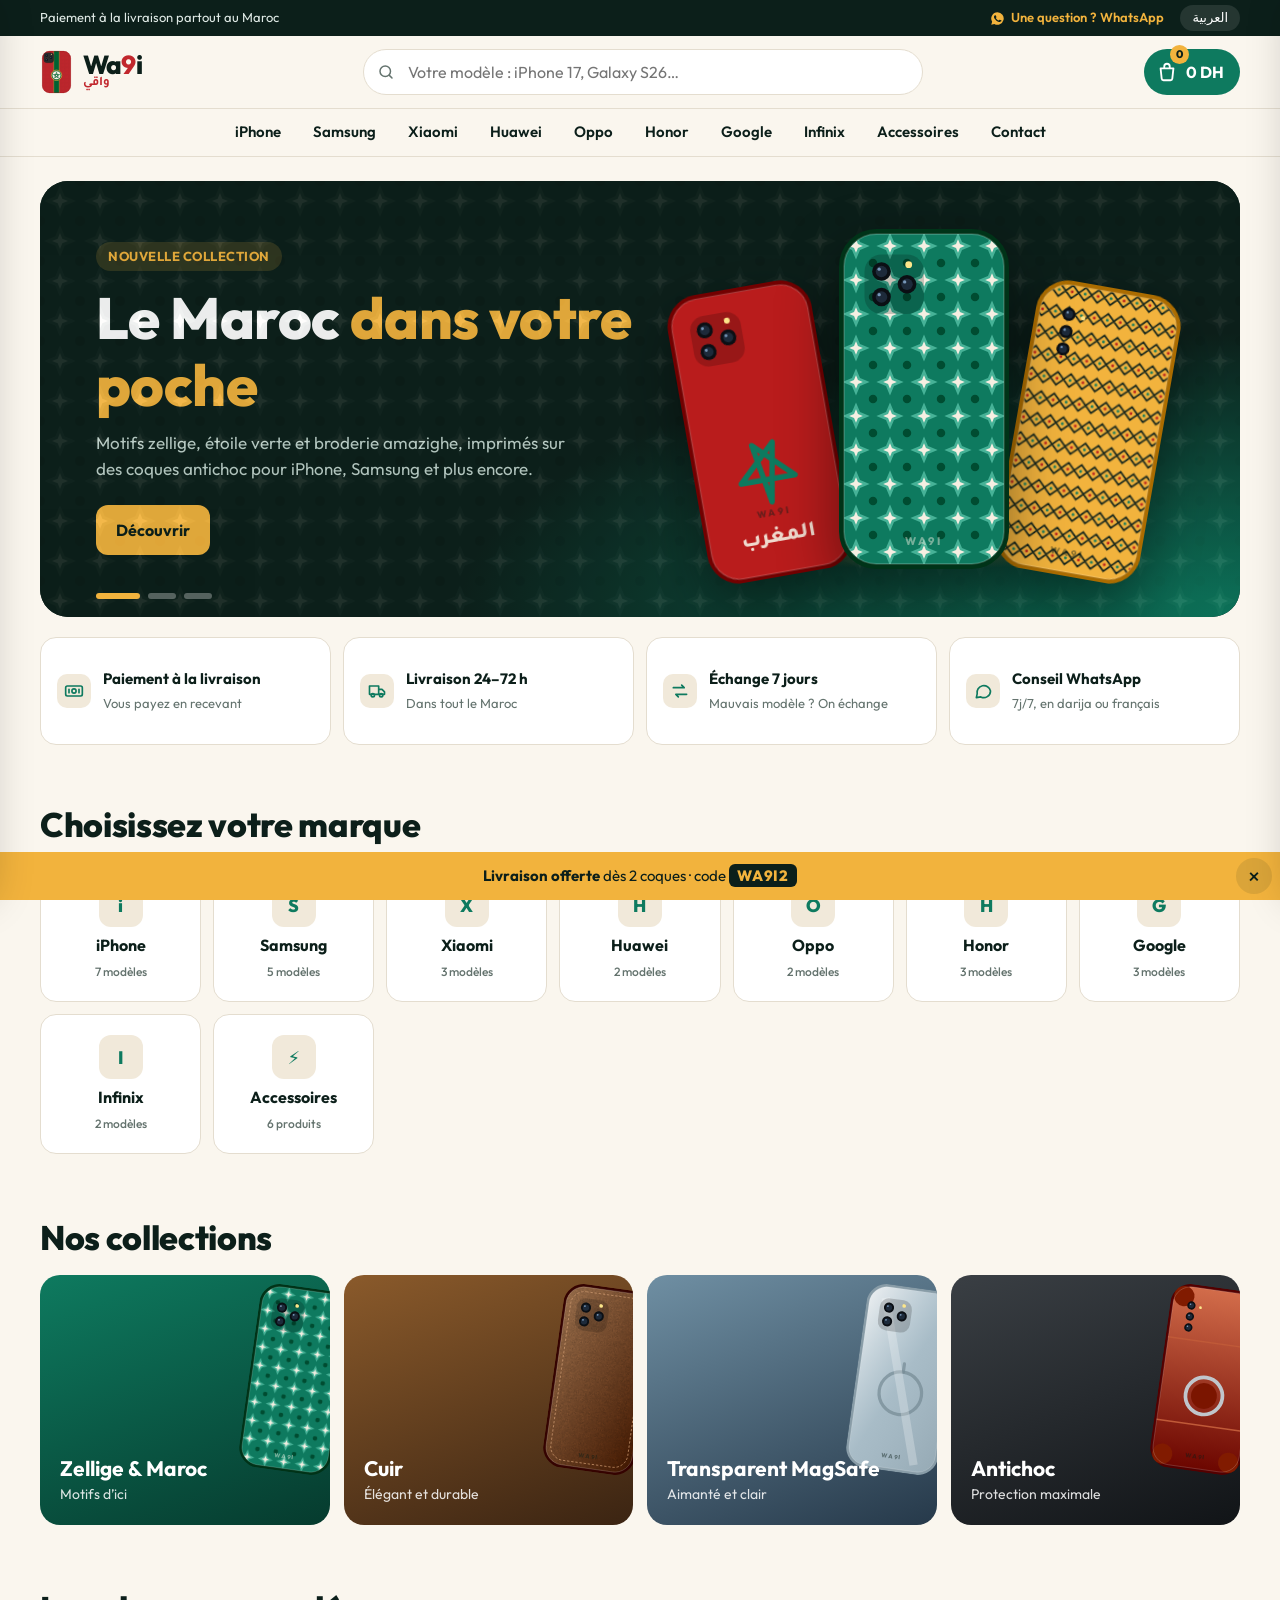
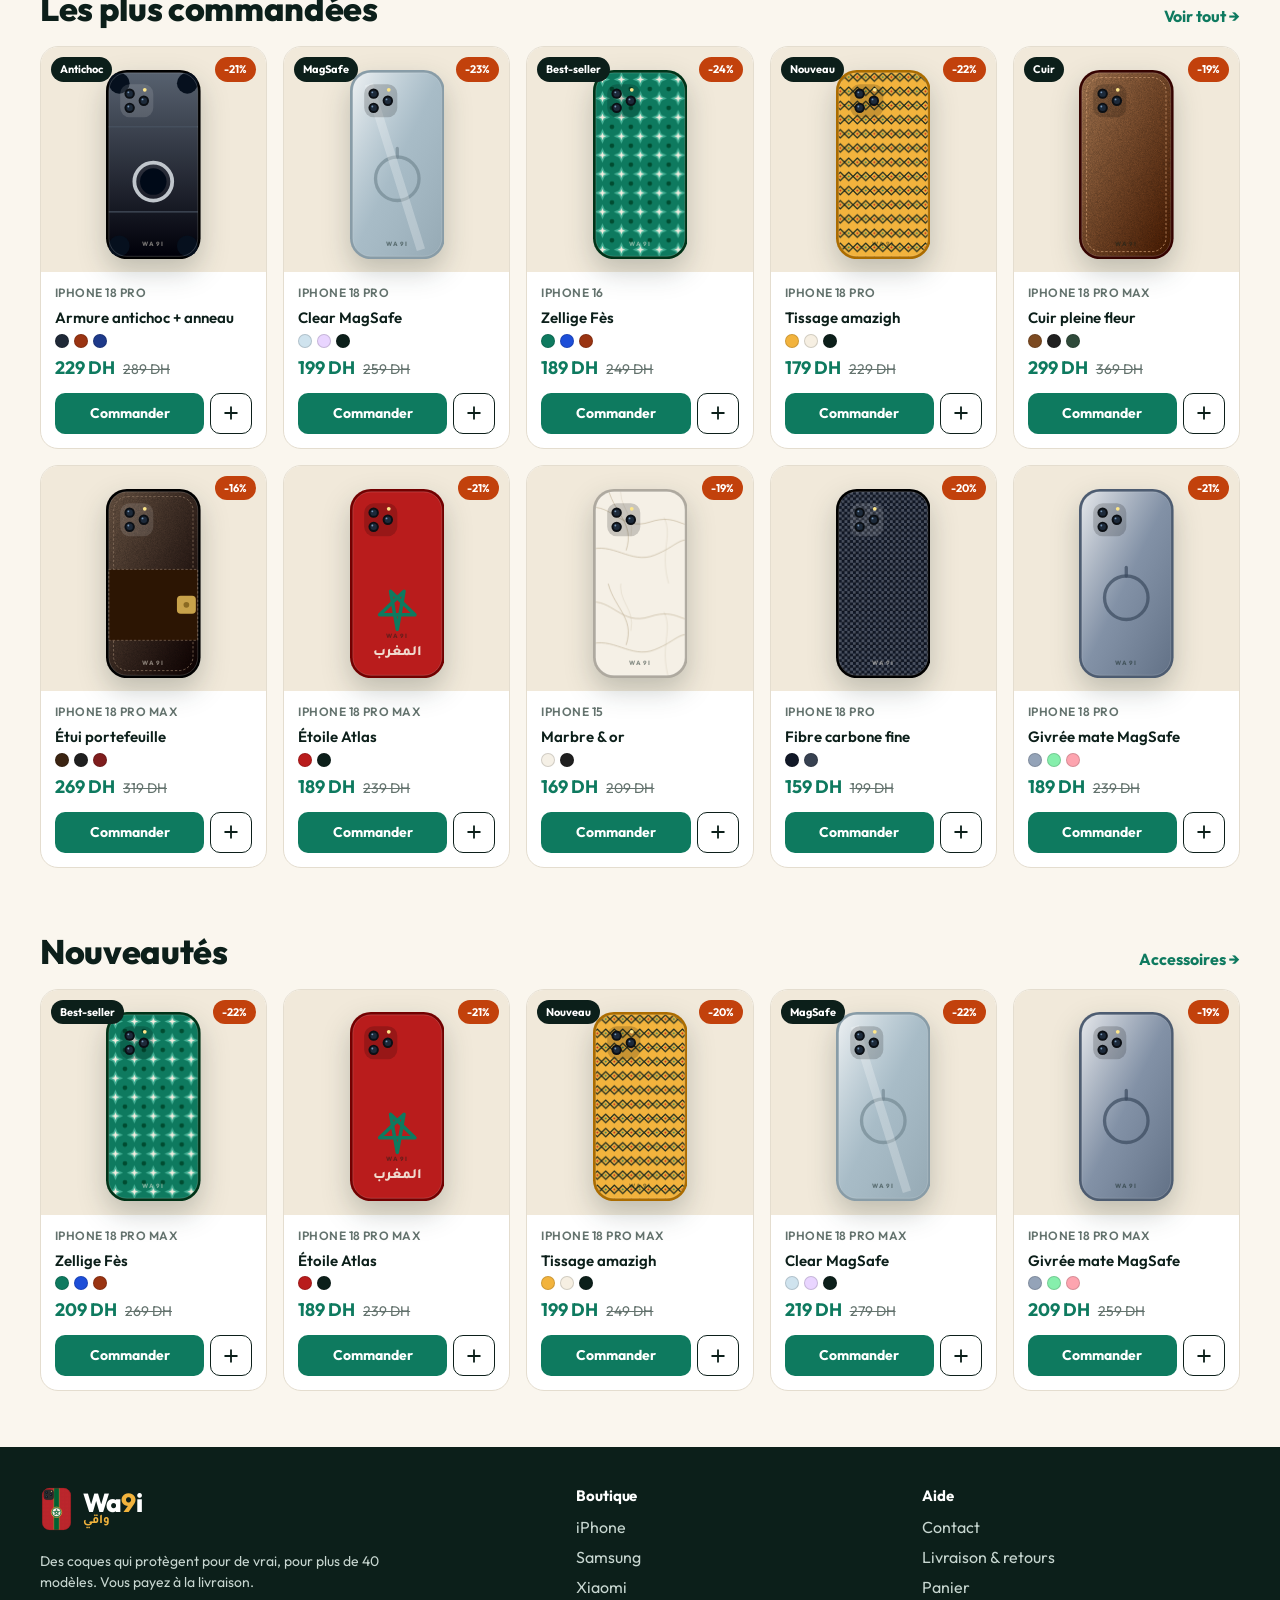
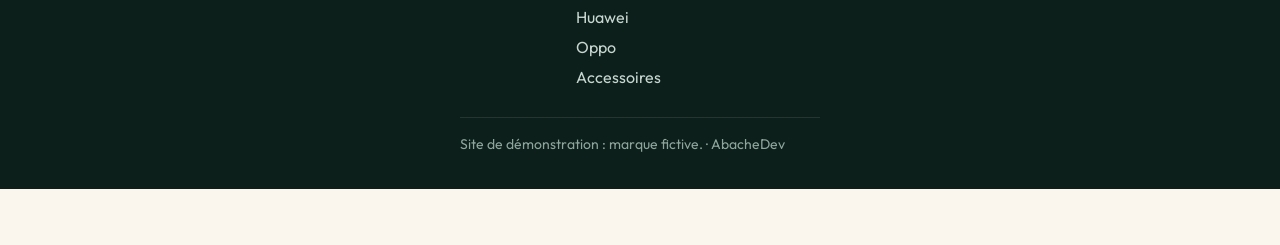
==== commit b0be1f6b: "Add the admin dashboard and order backend, and use the Maroc logo on the shop - Worker API with KV s" ====
--- a/index.html
+++ b/index.html
@@ -7,11 +7,12 @@
   <meta name="description" content="Démo de boutique en ligne de coques de téléphone, conçue par AbacheDev : catalogue par marque et modèle, commande en paiement à la livraison, FR / AR.">
   <meta name="robots" content="noindex, nofollow">
   <meta name="theme-color" content="#0c1f1a">
-  <link rel="icon" href="data:image/svg+xml,%3Csvg xmlns='http://www.w3.org/2000/svg' viewBox='0 0 64 64'%3E%3Crect x='14' y='4' width='36' height='56' rx='10' fill='%230e7a5f'/%3E%3Cpath d='M32 18l4 8 9 1-7 6 2 9-8-5-8 5 2-9-7-6 9-1z' fill='%23f2b33d'/%3E%3C/svg%3E">
+  <link rel="icon" href="/assets/logo/wa9i-maroc-mark.svg" type="image/svg+xml">
+  <link rel="apple-touch-icon" href="/assets/logo/wa9i-maroc-icon-512.png">
   <link rel="preconnect" href="https://fonts.googleapis.com">
   <link rel="preconnect" href="https://fonts.gstatic.com" crossorigin>
   <link rel="stylesheet" href="https://fonts.googleapis.com/css2?family=Outfit:wght@400;500;600;700;800&family=Tajawal:wght@400;500;700;800&display=swap">
-  <link rel="stylesheet" href="styles.css">
+  <link rel="stylesheet" href="/styles.css">
 </head>
 <body>
   <a class="skip" href="#main" data-t="skip">Aller au contenu</a>
@@ -33,10 +34,8 @@
         <svg viewBox="0 0 24 24" aria-hidden="true"><path d="M3 6h18M3 12h18M3 18h12"/></svg>
       </button>
       <a href="#/" class="logo" aria-label="Wa9i, accueil">
-        <span class="logo-mark" aria-hidden="true">
-          <svg viewBox="0 0 40 56"><rect x="1" y="1" width="38" height="54" rx="10"/><path d="M20 15l3.4 6.9 7.6.9-5.6 5.2 1.5 7.5L20 31.8l-6.9 3.7 1.5-7.5L9 22.8l7.6-.9z"/></svg>
-        </span>
-        <span class="logo-text">Wa9i<small>واقي</small></span>
+        <span class="logo-mark" aria-hidden="true"><img src="/assets/logo/wa9i-maroc-mark.svg" alt="" width="33" height="44"></span>
+        <span class="logo-text"><span>Wa<em>9</em>i</span><small>واقي</small></span>
       </a>
       <form class="search" id="searchForm" role="search">
         <svg viewBox="0 0 24 24" aria-hidden="true"><circle cx="11" cy="11" r="7"/><path d="m20 20-3.5-3.5"/></svg>
@@ -58,7 +57,7 @@
   <footer class="footer">
     <div class="wrap footer-in">
       <div>
-        <a href="#/" class="logo logo-foot"><span class="logo-mark" aria-hidden="true"><svg viewBox="0 0 40 56"><rect x="1" y="1" width="38" height="54" rx="10"/><path d="M20 15l3.4 6.9 7.6.9-5.6 5.2 1.5 7.5L20 31.8l-6.9 3.7 1.5-7.5L9 22.8l7.6-.9z"/></svg></span><span class="logo-text">Wa9i<small>واقي</small></span></a>
+        <a href="#/" class="logo logo-foot"><span class="logo-mark" aria-hidden="true"><img src="/assets/logo/wa9i-maroc-mark.svg" alt="" width="33" height="44"></span><span class="logo-text"><span>Wa<em>9</em>i</span><small>واقي</small></span></a>
         <p data-t="footAbout">Des coques qui protègent pour de vrai, pour plus de 40 modèles. Vous payez à la livraison.</p>
       </div>
       <div>
@@ -74,7 +73,7 @@
         </ul>
       </div>
     </div>
-    <p class="wrap credit"><span data-t="demo">Site de démonstration : marque fictive, aucune commande réelle.</span> · <a href="https://abachedev.com/">AbacheDev</a></p>
+    <p class="wrap credit"><span data-t="demo">Site de démonstration : marque fictive.</span> · <a href="https://abachedev.com/">AbacheDev</a></p>
   </footer>
 
   <div class="promo" id="promo" role="region" aria-label="Offre">
@@ -96,6 +95,7 @@
 
   <div class="toast" id="toast" role="status" aria-live="polite"></div>
 
-  <script src="app.js"></script>
+  <script src="/catalog.js"></script>
+  <script src="/app.js"></script>
 </body>
 </html>
--- a/styles.css
+++ b/styles.css
@@ -50,11 +50,11 @@
 .icon-btn svg { width: 22px; height: 22px; fill: none; stroke: currentColor; stroke-width: 2; stroke-linecap: round; }
 .burger { display: none; }
 .logo { display: inline-flex; align-items: center; gap: 10px; text-decoration: none; flex: none; }
-.logo-mark svg { width: 30px; height: 42px; }
-.logo-mark rect { fill: var(--green); }
-.logo-mark path { fill: var(--gold); }
+.logo-mark img { width: 33px; height: 44px; display: block; }
+.logo-text em { font-style: normal; color: #c1272d; }
+.logo-foot .logo-text em { color: var(--gold); }
 .logo-text { font-weight: 800; font-size: 26px; letter-spacing: -.03em; display: flex; flex-direction: column; line-height: .95; }
-.logo-text small { font-family: var(--font-ar); font-weight: 700; font-size: 13px; color: var(--green); letter-spacing: 0; }
+.logo-text small { font-family: var(--font-ar); font-weight: 700; font-size: 13px; color: #c1272d; letter-spacing: 0; }
 .search { flex: 1; position: relative; max-width: 560px; margin-inline: auto; }
 .search svg { position: absolute; inset-inline-start: 14px; top: 50%; translate: 0 -50%; width: 18px; height: 18px; fill: none; stroke: var(--muted); stroke-width: 2; stroke-linecap: round; }
 .search input { width: 100%; height: 46px; border-radius: 999px; border: 1px solid var(--line); background: var(--card); padding-inline: 44px 16px; }
@@ -221,6 +221,7 @@
 .models a { padding: 8px 12px; border-radius: 10px; border: 1px solid var(--line); background: var(--card); text-decoration: none; font-size: 14px; font-weight: 600; }
 .models a[aria-current="page"] { border-color: var(--green); color: var(--green); background: rgb(14 122 95 / .06); }
 .stock { display: flex; align-items: center; gap: 8px; font-size: 14px; font-weight: 600; color: var(--green); margin: 16px 0 0; }
+.stock.out { color: var(--sale); }
 .stock::before { content: ""; width: 8px; height: 8px; border-radius: 50%; background: currentColor; box-shadow: 0 0 0 4px rgb(14 122 95 / .15); }
 .buy-row { display: flex; gap: 10px; margin-top: 16px; }
 .qty { display: flex; align-items: center; border: 1px solid var(--line); border-radius: 12px; background: var(--card); }
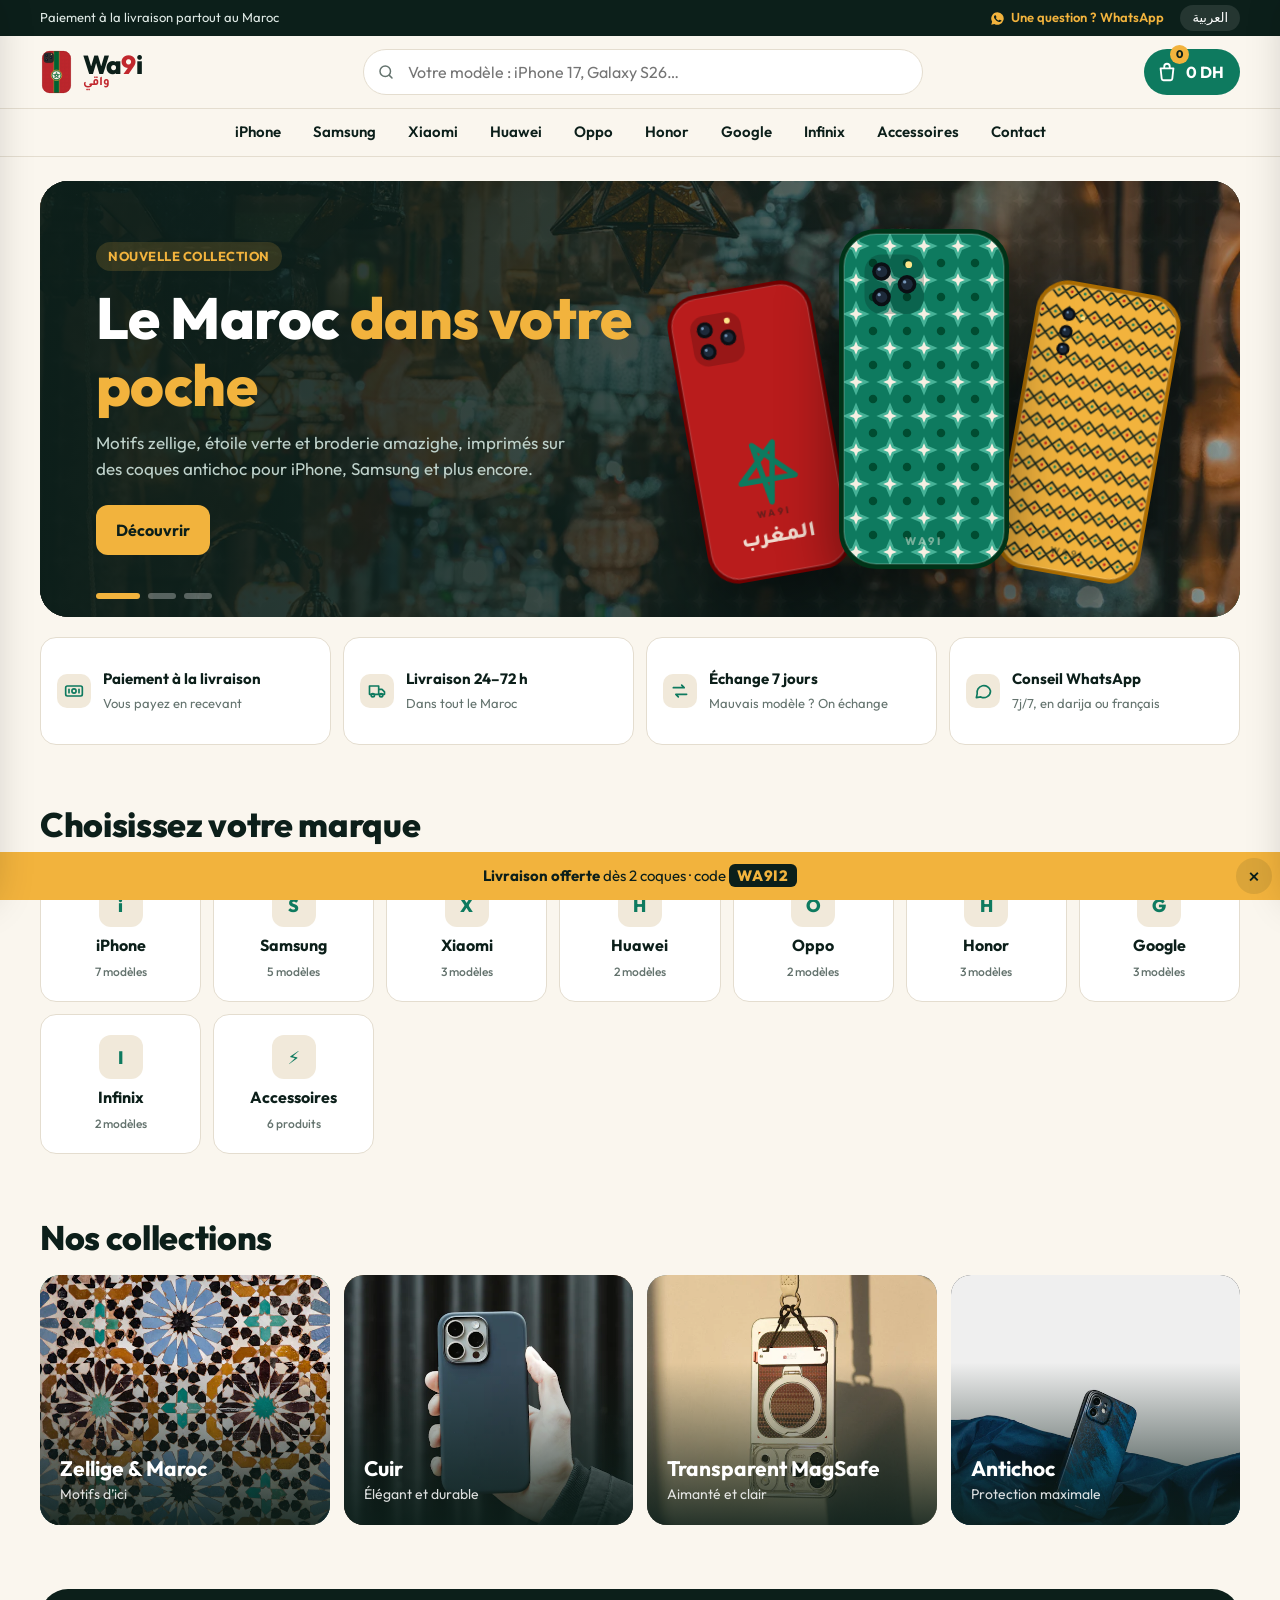
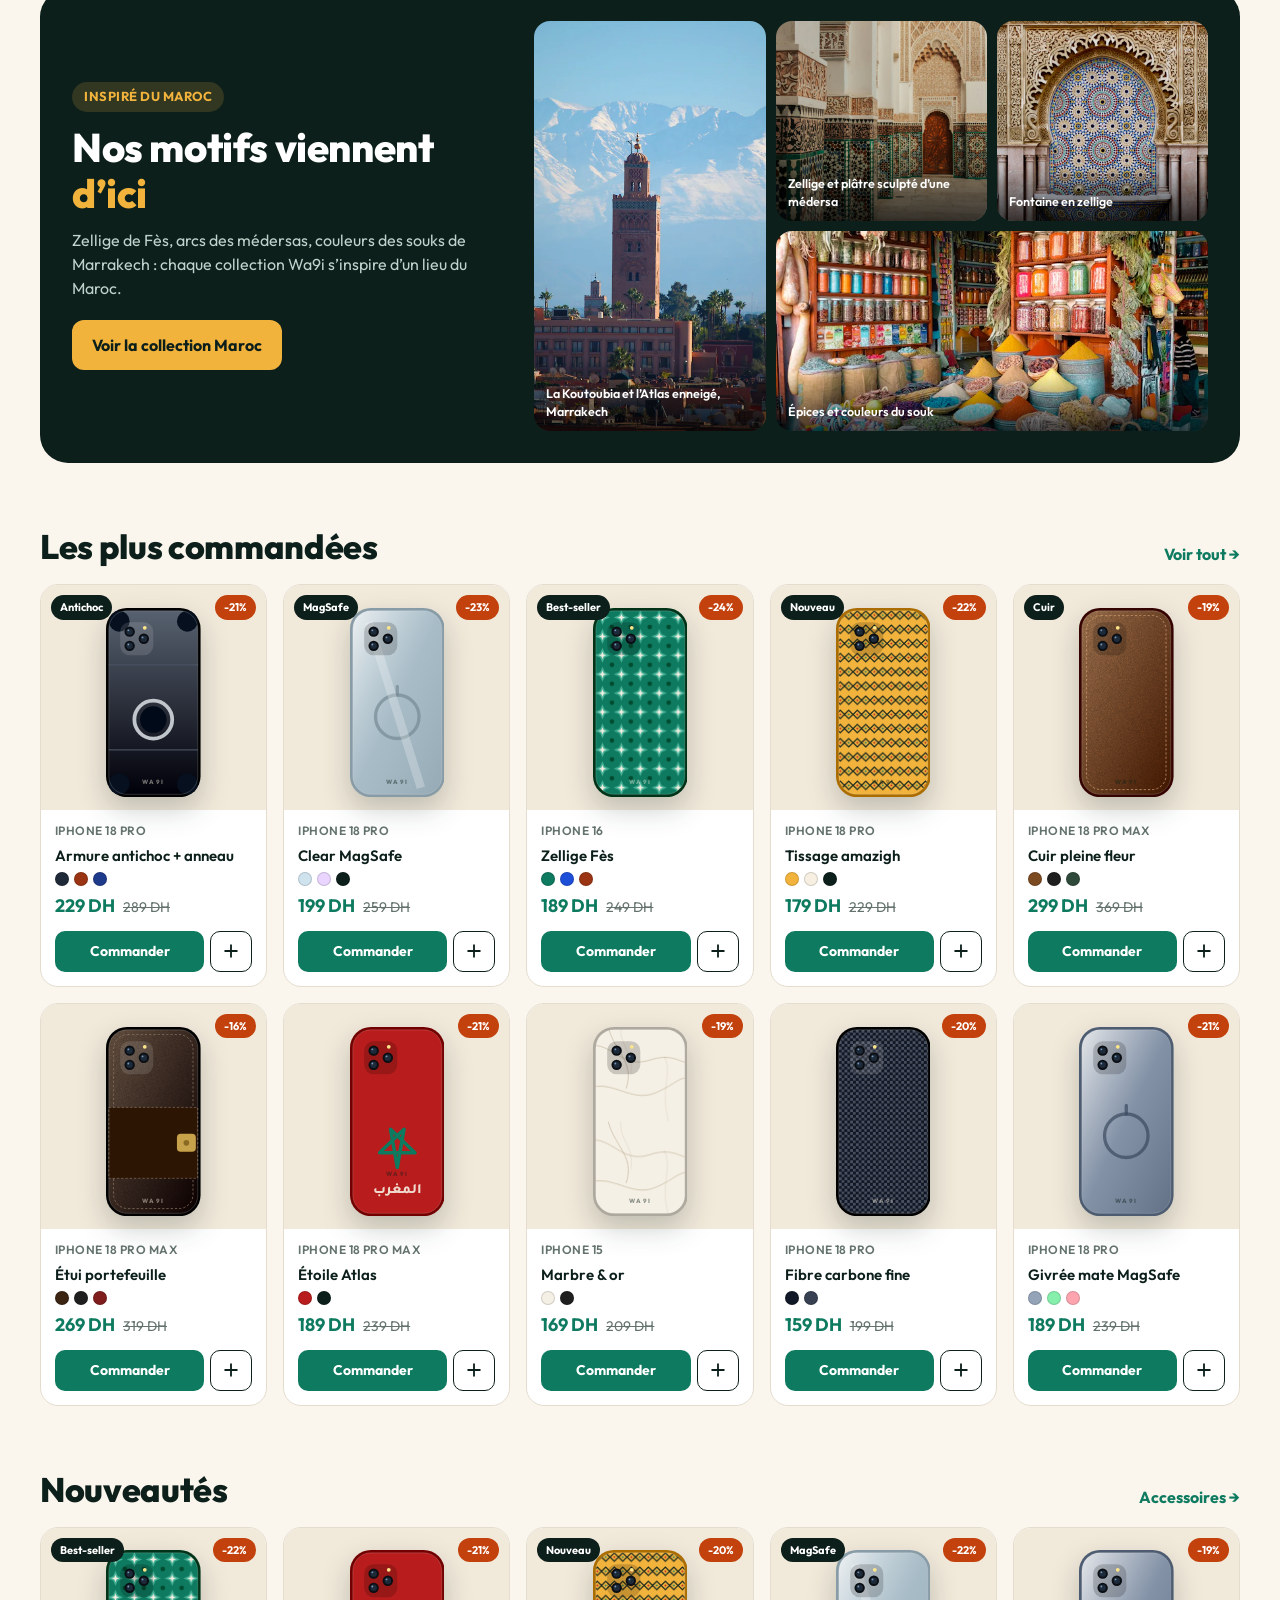
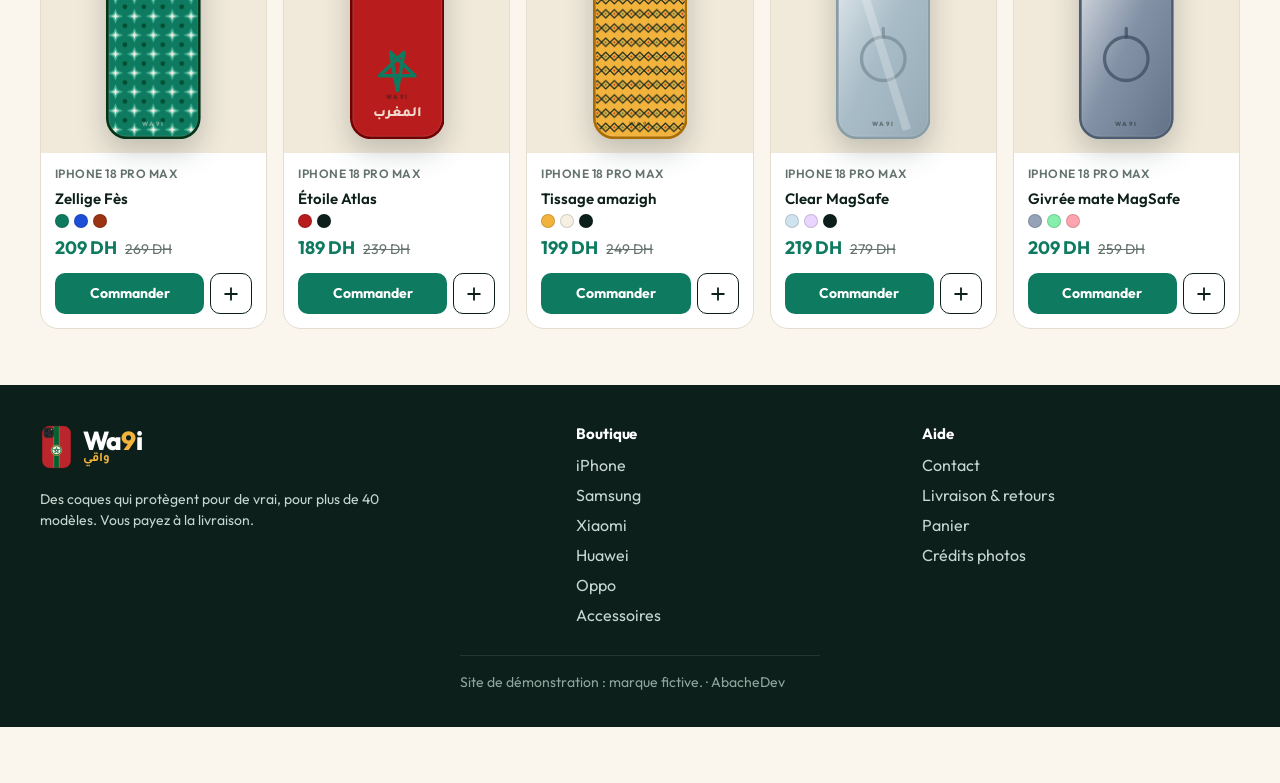
==== commit d4996caa: "Add Unsplash photos: hero banners, collection tiles, an Inspired by Morocco section, contact banner " ====
--- a/index.html
+++ b/index.html
@@ -12,6 +12,7 @@
   <link rel="preconnect" href="https://fonts.googleapis.com">
   <link rel="preconnect" href="https://fonts.gstatic.com" crossorigin>
   <link rel="stylesheet" href="https://fonts.googleapis.com/css2?family=Outfit:wght@400;500;600;700;800&family=Tajawal:wght@400;500;700;800&display=swap">
+  <link rel="preload" as="image" href="/assets/photos/hero-maroc.webp" type="image/webp">
   <link rel="stylesheet" href="/styles.css">
 </head>
 <body>
@@ -70,6 +71,7 @@
           <li><a href="#/contact" data-t="contact">Contact</a></li>
           <li><a href="#/contact" data-t="footDelivery">Livraison & retours</a></li>
           <li><a href="#/panier" data-t="cart">Panier</a></li>
+          <li><a href="#/credits" data-t="credits">Crédits photos</a></li>
         </ul>
       </div>
     </div>
--- a/styles.css
+++ b/styles.css
@@ -113,6 +113,37 @@
 .dots { position: absolute; bottom: 18px; inset-inline-start: 56px; display: flex; gap: 8px; z-index: 2; }
 .dots button { width: 28px; height: 6px; border-radius: 99px; border: 0; background: rgb(255 255 255 / .3); padding: 0; }
 .dots button[aria-current="true"] { background: var(--gold); width: 44px; }
+
+/* Photos */
+.slide-bg { position: absolute; inset: 0; width: 100%; height: 100%; object-fit: cover; z-index: 0; }
+.slide.s1::after { content: ""; position: absolute; inset: 0; z-index: 0; background: linear-gradient(90deg, rgb(12 31 26 / .94) 0%, rgb(12 31 26 / .78) 45%, rgb(12 31 26 / .35) 100%); }
+[dir="rtl"] .slide.s1::after { background: linear-gradient(270deg, rgb(12 31 26 / .94) 0%, rgb(12 31 26 / .78) 45%, rgb(12 31 26 / .35) 100%); }
+.slide > div, .slide > .slide-art { position: relative; z-index: 1; }
+.slide-photo { position: relative; z-index: 1; height: 340px; border-radius: 22px; overflow: hidden; box-shadow: 0 30px 50px -20px rgb(0 0 0 / .6); }
+.slide-photo img { width: 100%; height: 100%; object-fit: cover; }
+.coll { background: var(--ink); }
+.coll-img { position: absolute; inset: 0; width: 100%; height: 100%; object-fit: cover; z-index: -2; transition: transform .5s; }
+.coll:hover .coll-img { transform: scale(1.05); }
+.coll::before { content: ""; position: absolute; inset: 0; z-index: -1; background: linear-gradient(180deg, rgb(12 31 26 / 0) 35%, rgb(12 31 26 / .88)); }
+.inspire { display: grid; grid-template-columns: .9fr 1.4fr; gap: 28px; align-items: center; background: var(--ink); color: #fff; border-radius: 28px; padding: 32px; }
+.inspire h2 { font-size: clamp(26px, 3.4vw, 40px); font-weight: 800; margin: 12px 0; }
+.inspire h2 em { font-style: normal; color: var(--gold); }
+.inspire p { color: #bfd2cb; margin: 0 0 20px; }
+.inspire-grid { display: grid; grid-template-columns: 1.1fr 1fr 1fr; grid-template-rows: 200px 200px; gap: 10px; }
+.inspire-grid figure { margin: 0; position: relative; border-radius: 16px; overflow: hidden; }
+.inspire-grid .tall { grid-row: span 2; }
+.inspire-grid .wide { grid-column: span 2; }
+.inspire-grid img { width: 100%; height: 100%; object-fit: cover; transition: transform .5s; }
+.inspire-grid figure:hover img { transform: scale(1.05); }
+.inspire-grid figcaption { position: absolute; inset: auto 0 0; padding: 26px 12px 10px; font-size: 12.5px; font-weight: 600; background: linear-gradient(transparent, rgb(0 0 0 / .7)); }
+.banner { position: relative; border-radius: 24px; overflow: hidden; margin: 10px 0 8px; min-height: 180px; display: flex; align-items: end; }
+.banner img { position: absolute; inset: 0; width: 100%; height: 100%; object-fit: cover; }
+.banner::after { content: ""; position: absolute; inset: 0; background: linear-gradient(transparent 20%, rgb(12 31 26 / .75)); }
+.banner .page-title { position: relative; z-index: 1; color: #fff; padding: 20px 24px; margin: 0; }
+.lead { color: var(--ink-2); max-width: 70ch; }
+.credits { display: grid; grid-template-columns: repeat(auto-fill, minmax(150px, 1fr)); gap: 12px; padding: 10px 0 40px; }
+.credit-item { display: grid; gap: 6px; text-decoration: none; font-size: 13px; font-weight: 600; color: var(--green); }
+.credit-item img { width: 100%; aspect-ratio: 1; object-fit: cover; border-radius: 14px; }
 
 /* Trust */
 .trust { display: grid; grid-template-columns: repeat(4, 1fr); gap: 12px; padding: 20px 0; }
@@ -360,6 +391,7 @@
 
 /* Responsive */
 @media (max-width: 1000px) {
+  .inspire { grid-template-columns: 1fr; padding: 22px; }
   .collections { grid-template-columns: repeat(2, 1fr); }
   .trust { grid-template-columns: repeat(2, 1fr); }
   .cat { grid-template-columns: 1fr; }
@@ -379,6 +411,8 @@
   .slide { grid-template-columns: 1fr; padding: 28px 22px 50px; text-align: center; }
   .slide p { margin-inline: auto; }
   .slide-art { height: 210px; order: -1; }
+  .slide-photo { height: 220px; order: -1; }
+  .slide.s1::after { background: linear-gradient(180deg, rgb(12 31 26 / .55), rgb(12 31 26 / .92) 60%) !important; }
   .dots { inset-inline-start: 50%; translate: -50% 0; }
   [dir="rtl"] .dots { translate: 50% 0; }
   .footer-in { grid-template-columns: 1fr 1fr; }
@@ -388,6 +422,9 @@
   .topbar-in { justify-content: space-between; }
 }
 @media (max-width: 560px) {
+  .inspire-grid { grid-template-columns: 1fr 1fr; grid-template-rows: 170px 140px 140px; }
+  .inspire-grid .tall { grid-row: span 1; grid-column: span 2; }
+  .inspire-grid .wide { grid-column: span 2; }
   .grid { grid-template-columns: repeat(2, 1fr); gap: 10px; }
   .card-body { padding: 10px; }
   .card-title { font-size: 14px; }
